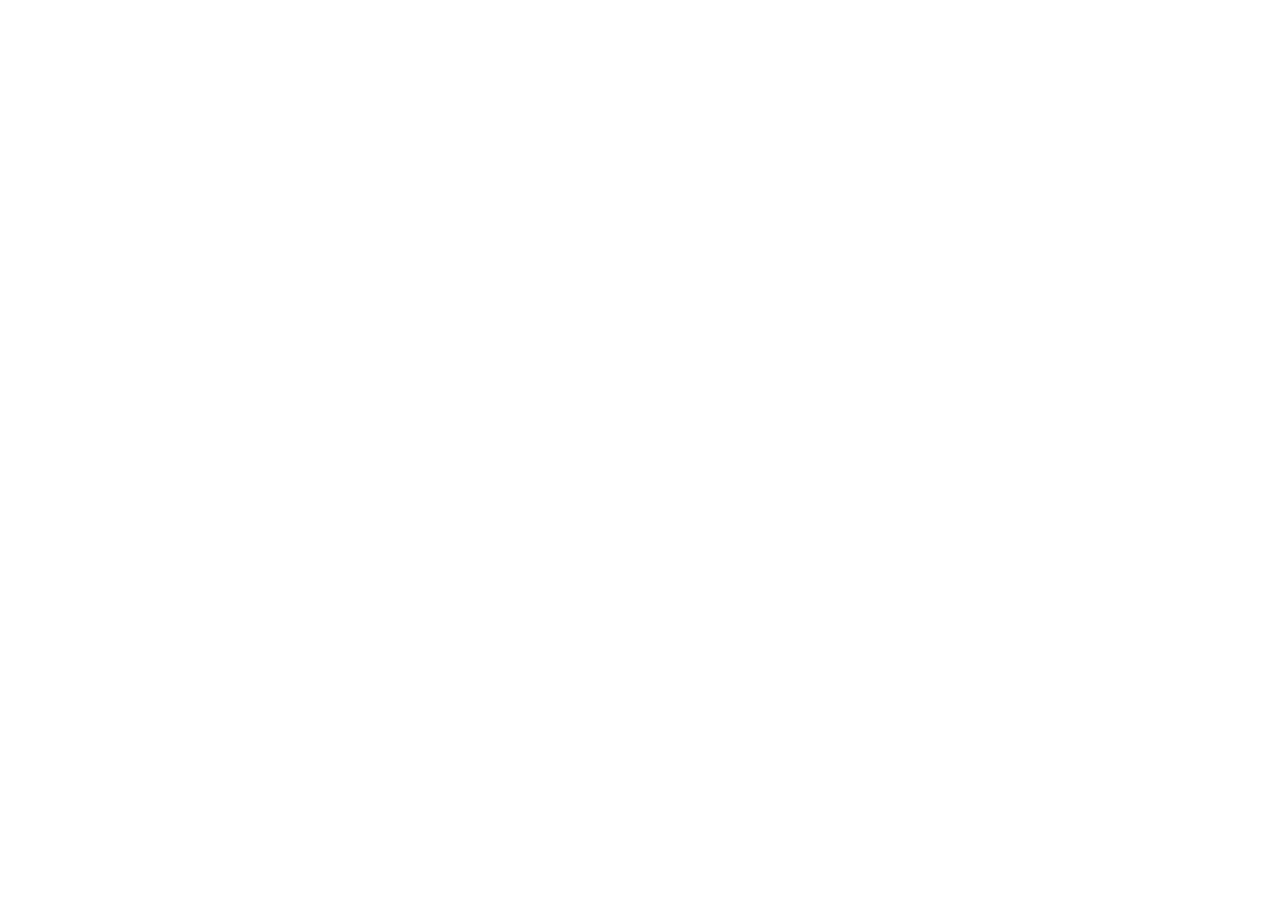
==== index.html @ 96ed015f "Creo html" ====
<!DOCTYPE html>
<html lang="en">
<head>
    <meta charset="UTF-8">
    <meta name="viewport" content="width=device-width, initial-scale=1.0">
    <title>BenjaYAlan</title>
</head>
<body>
    
</body>
</html>
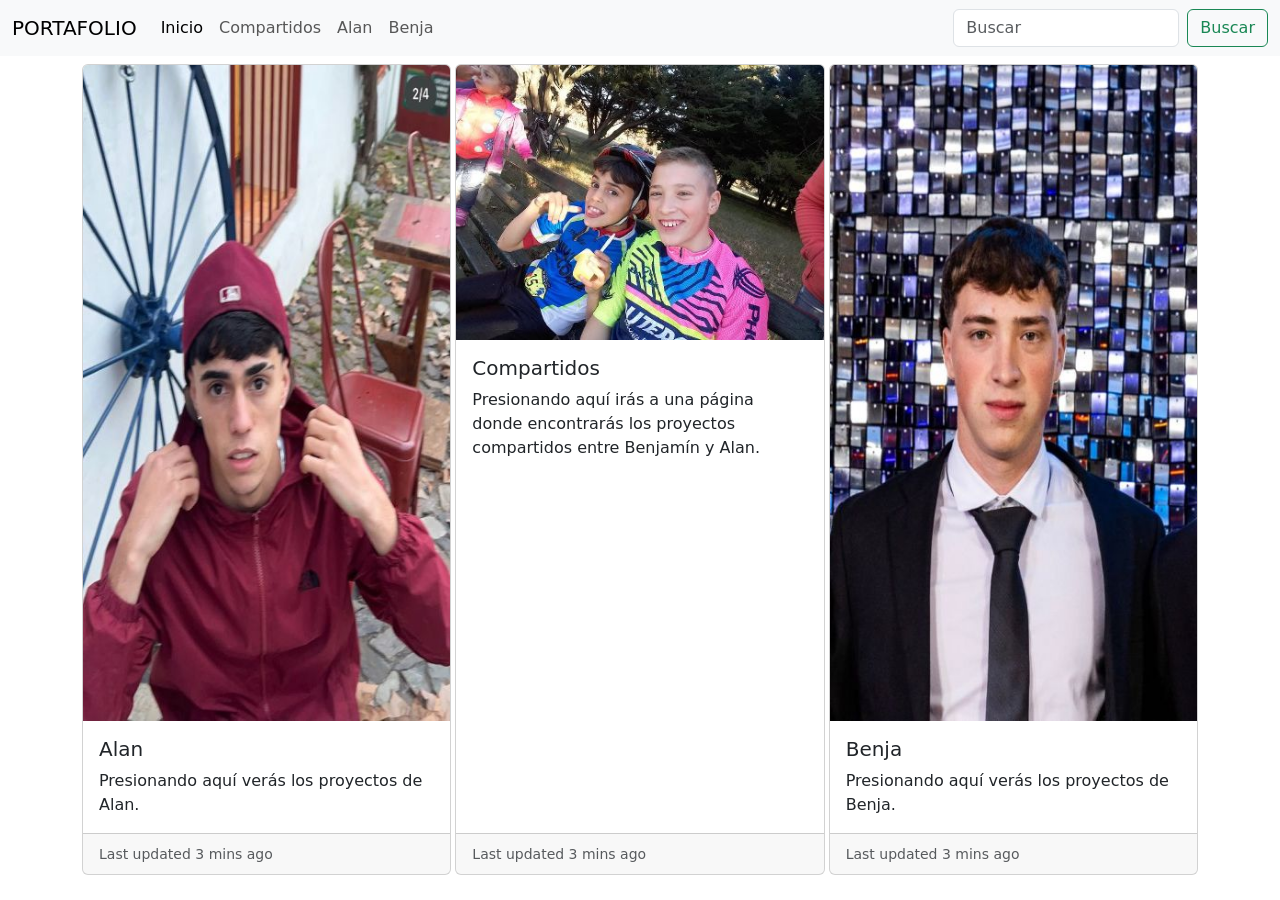
==== commit 33a9fd40: "Cambios de index.html" ====
--- a/index.html
+++ b/index.html
@@ -3,9 +3,131 @@
 <head>
     <meta charset="UTF-8">
     <meta name="viewport" content="width=device-width, initial-scale=1.0">
-    <title>BenjaYAlan</title>
+    <title>Portafolio Compartido</title>
+    <link href="https://cdn.jsdelivr.net/npm/bootstrap@5.3.8/dist/css/bootstrap.min.css" rel="stylesheet" integrity="sha384-sRIl4kxILFvY47J16cr9ZwB07vP4J8+LH7qKQnuqkuIAvNWLzeN8tE5YBujZqJLB" crossorigin="anonymous">
 </head>
 <body>
+    <header>
+        <nav class="navbar navbar-expand-lg bg-body-tertiary">
+  <div class="container-fluid">
+    <a class="navbar-brand" href="#">PORTAFOLIO</a>
+    <button class="navbar-toggler" type="button" data-bs-toggle="collapse" data-bs-target="#navbarSupportedContent" aria-controls="navbarSupportedContent" aria-expanded="false" aria-label="Toggle navigation">
+      <span class="navbar-toggler-icon"></span>
+    </button>
+    <div class="collapse navbar-collapse" id="navbarSupportedContent">
+      <ul class="navbar-nav me-auto mb-2 mb-lg-0">
+        <li class="nav-item">
+          <a class="nav-link active" aria-current="page" href="#">Inicio</a>
+        </li>
+        <li class="nav-item">
+          <a class="nav-link" href="#">Compartidos</a>
+        </li>
+        <li class="nav-item">
+          <a class="nav-link" href="#">Alan</a>
+        </li>
+        <li class="nav-item">
+          <a class="nav-link" href="#">Benja</a>
+        </li>
+      </ul>
+      <form class="d-flex" role="search">
+        <input class="form-control me-2" type="search" placeholder="Buscar" aria-label="Search"/>
+        <button class="btn btn-outline-success" type="submit">Buscar</button>
+      </form>
+    </div>
+  </div>
+</nav>
+    </header> 
+<main>
+<div class="container my-2">
+  <div class="row g-1 justify-content-center">
+
+    <div class="col-12 col-md-4 d-flex">
+      <a src="Alan.html"
+         class="text-decoration-none w-100">
+        
+        <div class="card h-100 w-100">
+          <img src="img/alan.jpeg" class="card-img-top img-card" alt="Alan">
+
+          <div class="card-body">
+            <h5 class="card-title">Alan</h5>
+            <p class="card-text">
+              Presionando aquí verás los proyectos de Alan.
+            </p>
+          </div>
+
+          <div class="card-footer">
+            <small class="text-body-secondary">
+              Last updated 3 mins ago
+            </small>
+          </div>
+        </div>
+
+      </a>
+    </div>
+
+
+    <div class="col-12 col-md-4 d-flex">
+      <a href="https://www.instagram.com/alan.perdomoo"
+         class="text-decoration-none w-100">
+
+        <div class="card h-100 w-100">
+          <img src="img/compartidos.jpeg"
+               class="card-img-top img-card"
+               alt="Compartidos">
+
+          <div class="card-body">
+            <h5 class="card-title">Compartidos</h5>
+            <p class="card-text">
+              Presionando aquí irás a una página donde encontrarás
+              los proyectos compartidos entre Benjamín y Alan.
+            </p>
+          </div>
+
+          <div class="card-footer">
+            <small class="text-body-secondary">
+              Last updated 3 mins ago
+            </small>
+          </div>
+        </div>
+
+      </a>
+    </div>
+
+
+    <div class="col-12 col-md-4 d-flex">
+      <a src="benja.html"
+         class="text-decoration-none w-100">
+
+        <div class="card h-100 w-100">
+          <img src="img/benja.jpeg" class="card-img-top img-card" alt="Benja">
+
+          <div class="card-body">
+            <h5 class="card-title">Benja</h5>
+            <p class="card-text">
+              Presionando aquí verás los proyectos de Benja.
+            </p>
+          </div>
+
+          <div class="card-footer">
+            <small class="text-body-secondary">
+              Last updated 3 mins ago
+            </small>
+          </div>
+        </div>
+
+      </a>
+    </div>
+
+  </div>
+</div>
+
+
+
+
+</main>
+    
+    
     
 </body>
+<script src="https://cdn.jsdelivr.net/npm/bootstrap@5.3.8/dist/js/bootstrap.bundle.min.js" integrity="sha384-FKyoEForCGlyvwx9Hj09JcYn3nv7wiPVlz7YYwJrWVcXK/BmnVDxM+D2scQbITxI" crossorigin="anonymous"></script>
 </html>
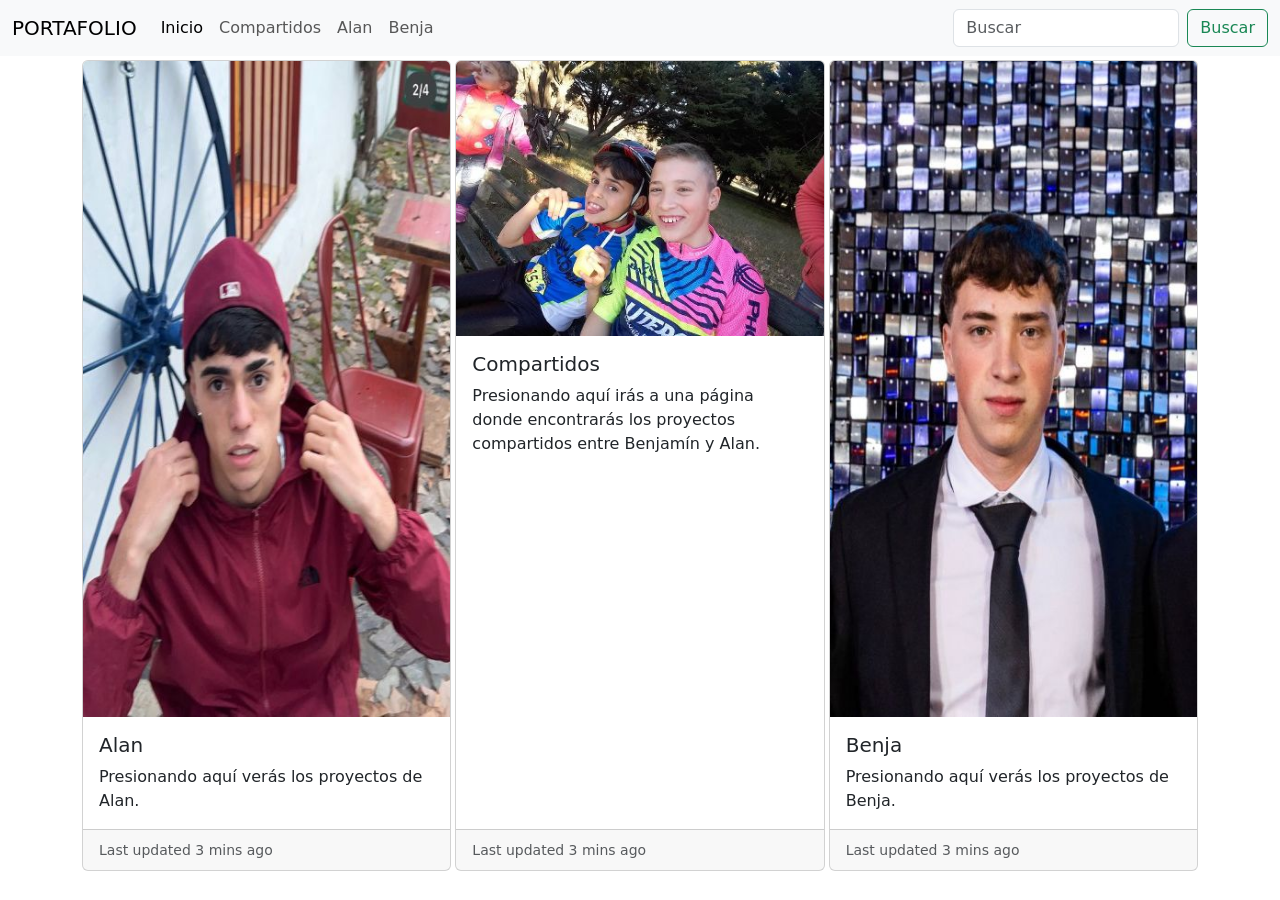
==== commit e37f02d3: "Arreglo enlaces" ====
--- a/index.html
+++ b/index.html
@@ -38,12 +38,11 @@
 </nav>
     </header> 
 <main>
-<div class="container my-2">
+<div class="container my-1">
   <div class="row g-1 justify-content-center">
 
     <div class="col-12 col-md-4 d-flex">
-      <a src="Alan.html"
-         class="text-decoration-none w-100">
+      <a href="Alan.html" class="text-decoration-none w-100">
         
         <div class="card h-100 w-100">
           <img src="img/alan.jpeg" class="card-img-top img-card" alt="Alan">
@@ -62,7 +61,7 @@
           </div>
         </div>
 
-      </a>
+     </a>
     </div>
 
 
@@ -95,7 +94,7 @@
 
 
     <div class="col-12 col-md-4 d-flex">
-      <a src="benja.html"
+      <a href="benja.html"
          class="text-decoration-none w-100">
 
         <div class="card h-100 w-100">
